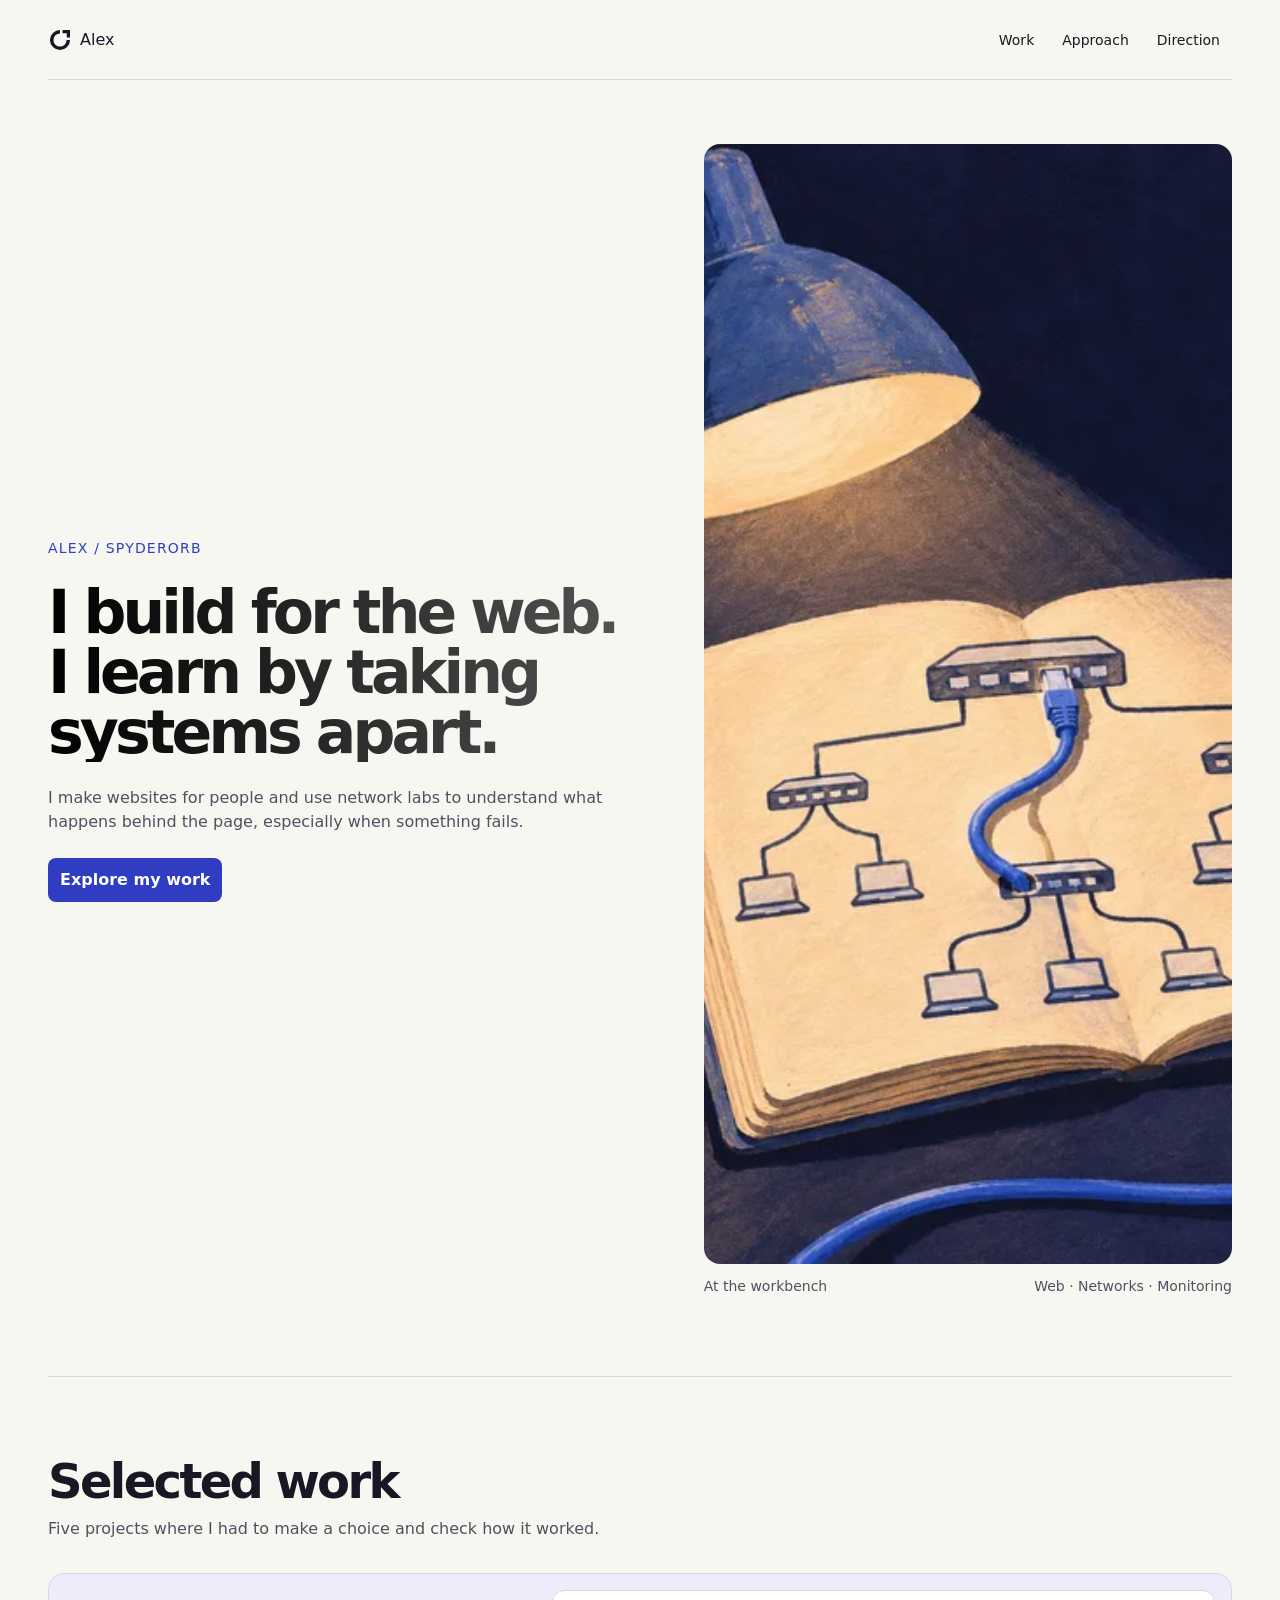
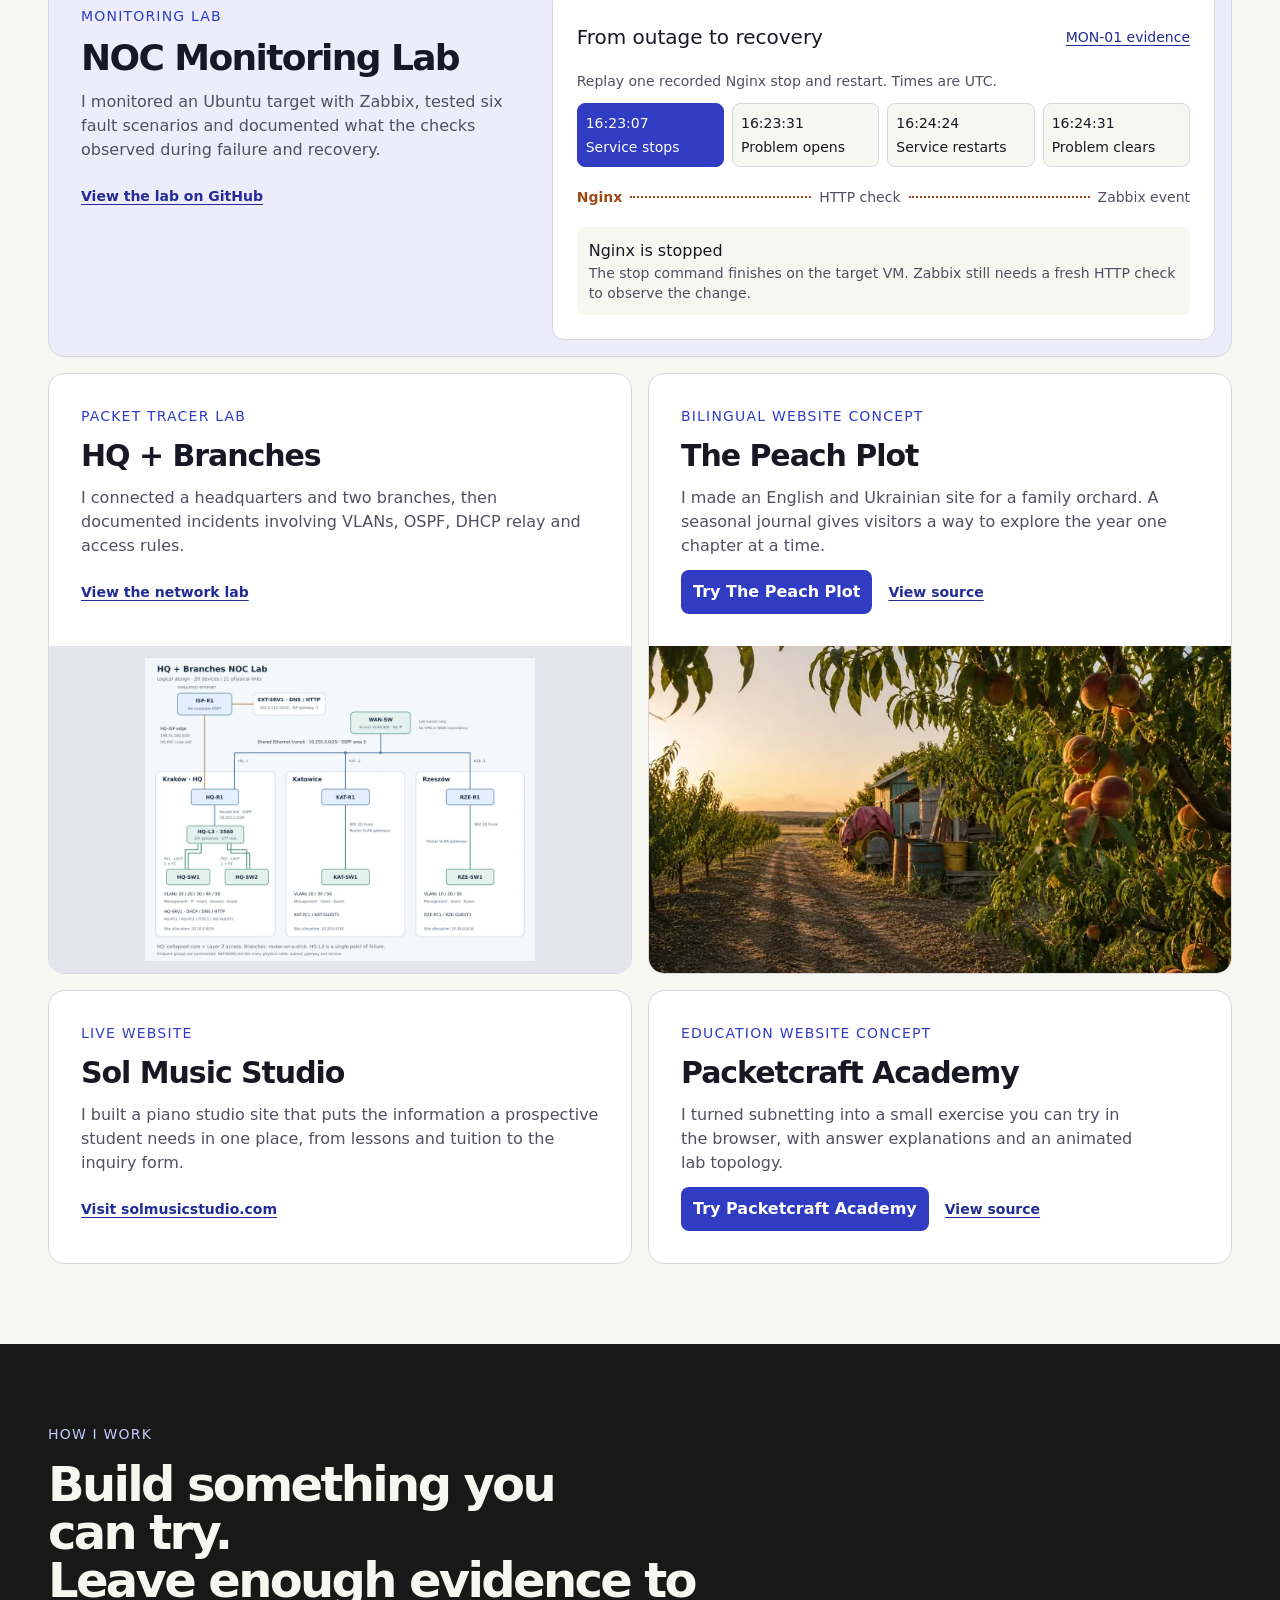
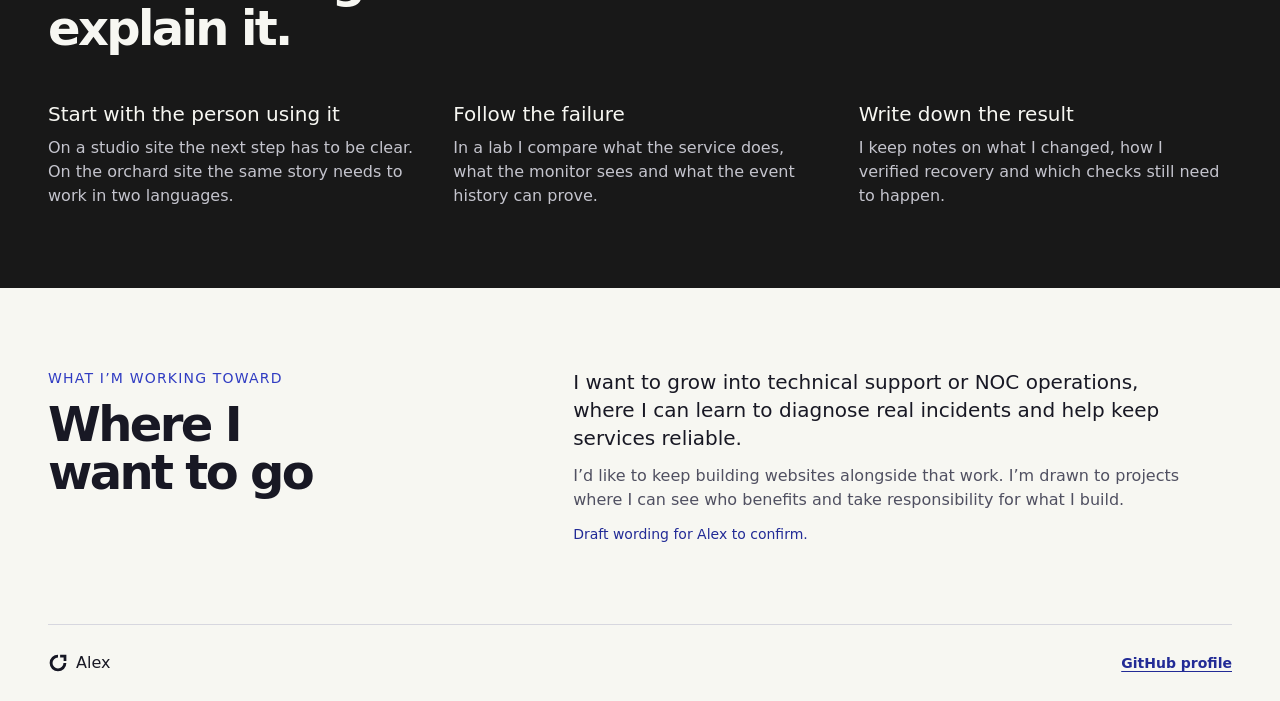
==== index.html @ 9111c71d "Build initial portfolio with interactive project demos" ====
<!doctype html>
<html lang="en">
<head>
  <meta charset="utf-8">
  <meta name="viewport" content="width=device-width, initial-scale=1">
  <meta name="robots" content="noindex">
  <meta name="description" content="Alex's portfolio of websites, networking labs, and documented troubleshooting.">
  <meta property="og:type" content="website">
  <meta property="og:title" content="Alex · Web and network projects">
  <meta property="og:description" content="Five projects, from websites for people to networks and monitoring labs.">
  <meta property="og:image" content="assets/workbench.webp">
  <meta name="theme-color" content="#f7f7f2">
  <link rel="icon" href="brand/b.svg" type="image/svg+xml">
  <link rel="stylesheet" href="styles.css">
  <script src="site.js" defer></script>
  <noscript><style>.steps, .signal, .step-detail { display: none; }</style></noscript>
  <title>Alex · Web and network projects</title>
</head>
<body id="top">
  <a class="skip button-md" href="#main">Skip to content</a>
  <header class="shell site-header">
    <a class="brand title-3" href="#top" aria-label="Alex, back to top">
      <img src="brand/b.svg" alt="" width="24" height="24"> Alex
    </a>
    <nav aria-label="Main navigation">
      <a href="#work">Work</a>
      <a href="#approach">Approach</a>
      <a href="#direction">Direction</a>
    </nav>
  </header>

  <main id="main">
    <section class="shell hero" aria-labelledby="intro">
      <div class="hero-copy">
        <p class="eyebrow caption-1">Alex / SpyderOrb</p>
        <h1 class="heading-1" id="intro">I build for the web.<br>I learn by taking systems apart.</h1>
        <p class="body-3 intro">I make websites for people and use network labs to understand what happens behind the page, especially when something fails.</p>
        <a class="primary button-md" href="#work">Explore my work</a>
      </div>
      <figure class="hero-art">
        <img src="assets/workbench.webp" srcset="assets/workbench-small.webp 640w, assets/workbench.webp 1120w"
          sizes="(max-width: 47rem) calc(100vw - 32px), (max-width: 74rem) 43vw, 528px" width="1120" height="1120"
          fetchpriority="high" alt="A lamp lights a notebook with a network sketch, a cobalt cable and a peach with leaves.">
        <figcaption class="caption-2"><span>At the workbench</span><span>Web · Networks · Monitoring</span></figcaption>
      </figure>
    </section>

    <section class="shell section" id="work" aria-labelledby="work-title">
      <div class="section-heading">
        <h2 class="heading-2" id="work-title">Selected work</h2>
        <p class="body-3">Five projects where I had to make a choice and check how it worked.</p>
      </div>
      <div class="work-grid">
        <article class="project featured" aria-labelledby="zabbix-title">
          <div class="project-copy">
            <p class="eyebrow caption-1">Monitoring lab</p>
            <h3 class="heading-3" id="zabbix-title">NOC Monitoring Lab</h3>
            <p class="body-3">I monitored an Ubuntu target with Zabbix, tested six fault scenarios and documented what the checks observed during failure and recovery.</p>
            <a class="text-link button-sm" href="https://github.com/SpyderOrb/NOC-Monitoring-Lab-Zabbix">View the lab on GitHub</a>
          </div>
          <div class="walkthrough" id="incident" aria-labelledby="incident-title">
            <div class="incident-heading">
              <h4 class="title-1" id="incident-title">From outage to recovery</h4>
              <a class="caption-1 source" href="https://github.com/SpyderOrb/NOC-Monitoring-Lab-Zabbix/blob/main/docs/VALIDATION.md">MON‑01 evidence</a>
            </div>
            <p class="caption-2 incident-intro">Replay one recorded Nginx stop and restart. Times are UTC.</p>
            <ol class="steps" aria-label="Incident timeline">
              <li><button type="button" aria-pressed="true" data-step="0"><time>16:23:07</time><span>Service stops</span></button></li>
              <li><button type="button" aria-pressed="false" data-step="1"><time>16:23:31</time><span>Problem opens</span></button></li>
              <li><button type="button" aria-pressed="false" data-step="2"><time>16:24:24</time><span>Service restarts</span></button></li>
              <li><button type="button" aria-pressed="false" data-step="3"><time>16:24:31</time><span>Problem clears</span></button></li>
            </ol>
            <div class="signal" data-state="pending" aria-hidden="true">
              <span class="signal-node">Nginx</span>
              <span class="signal-line"></span>
              <span class="signal-node">HTTP check</span>
              <span class="signal-line"></span>
              <span class="signal-node">Zabbix event</span>
            </div>
            <div class="step-detail" aria-live="polite" aria-atomic="true">
              <p class="title-3" id="step-title">Nginx is stopped</p>
              <p class="caption-2" id="step-description">The stop command finishes on the target VM. Zabbix still needs a fresh HTTP check to observe the change.</p>
            </div>
            <noscript>
              <p>16:23:07 Nginx stopped, 16:23:31 problem opened, 16:24:24 Nginx restarted, 16:24:31 Zabbix cleared the problem.</p>
            </noscript>
          </div>
        </article>

        <article class="project" aria-labelledby="hq-title">
          <div class="project-copy">
            <p class="eyebrow caption-1">Packet Tracer lab</p>
            <h3 class="heading-4" id="hq-title">HQ + Branches</h3>
            <p class="body-3">I connected a headquarters and two branches, then documented incidents involving VLANs, OSPF, DHCP relay and access rules.</p>
            <a class="text-link button-sm" href="https://github.com/SpyderOrb/packettracer-big-proj">View the network lab</a>
          </div>
          <img class="project-image topology" src="assets/hq-topology.webp" alt="Logical topology for the headquarters, two branches and shared WAN." loading="lazy" width="920" height="716">
        </article>

        <article class="project" aria-labelledby="orchard-title">
          <div class="project-copy">
            <p class="eyebrow caption-1">Bilingual website concept</p>
            <h3 class="heading-4" id="orchard-title">The Peach Plot</h3>
            <p class="body-3">I made an English and Ukrainian site for a family orchard. A seasonal journal gives visitors a way to explore the year one chapter at a time.</p>
            <div class="project-links">
              <a class="primary button-md" href="demos/peach.html">Try The Peach Plot</a>
              <a class="text-link button-sm" href="https://github.com/SpyderOrb/peach-orchard-website">View source</a>
            </div>
          </div>
          <img class="project-image orchard" src="assets/peach-plot.webp" alt="Illustrative photograph from The Peach Plot project." loading="lazy" width="760" height="427">
        </article>

        <article class="project compact" aria-labelledby="music-title">
          <div class="project-copy">
            <p class="eyebrow caption-1">Live website</p>
            <h3 class="heading-4" id="music-title">Sol Music Studio</h3>
            <p class="body-3">I built a piano studio site that puts the information a prospective student needs in one place, from lessons and tuition to the inquiry form.</p>
            <a class="text-link button-sm" href="https://solmusicstudio.com">Visit solmusicstudio.com</a>
          </div>
        </article>

        <article class="project compact" aria-labelledby="academy-title">
          <div class="project-copy">
            <p class="eyebrow caption-1">Education website concept</p>
            <h3 class="heading-4" id="academy-title">Packetcraft Academy</h3>
            <p class="body-3">I turned subnetting into a small exercise you can try in the browser, with answer explanations and an animated lab topology.</p>
            <div class="project-links">
              <a class="primary button-md" href="demos/packetcraft.html">Try Packetcraft Academy</a>
              <a class="text-link button-sm" href="https://github.com/SpyderOrb/packetcraft-academy">View source</a>
            </div>
          </div>
        </article>
      </div>
    </section>

    <section class="approach" id="approach" aria-labelledby="approach-title">
      <div class="shell section">
        <h2 class="eyebrow caption-1" id="approach-title">How I work</h2>
        <p class="heading-2 statement" data-reveal>Build something you can try.<br>Leave enough evidence to explain it.</p>
        <div class="principles">
          <div><h3 class="title-1">Start with the person using it</h3><p class="body-3">On a studio site the next step has to be clear. On the orchard site the same story needs to work in two languages.</p></div>
          <div><h3 class="title-1">Follow the failure</h3><p class="body-3">In a lab I compare what the service does, what the monitor sees and what the event history can prove.</p></div>
          <div><h3 class="title-1">Write down the result</h3><p class="body-3">I keep notes on what I changed, how I verified recovery and which checks still need to happen.</p></div>
        </div>
      </div>
    </section>

    <section class="shell section direction" id="direction" aria-labelledby="direction-title">
      <div>
        <p class="eyebrow caption-1">What I’m working toward</p>
        <h2 class="heading-2" id="direction-title">Where I want to go</h2>
      </div>
      <div>
        <p class="title-1">I want to grow into technical support or NOC operations, where I can learn to diagnose real incidents and help keep services reliable.</p>
        <p class="body-3">I’d like to keep building websites alongside that work. I’m drawn to projects where I can see who benefits and take responsibility for what I build.</p>
        <p class="draft caption-1">Draft wording for Alex to confirm.</p>
      </div>
    </section>
  </main>

  <footer class="shell footer">
    <a class="brand title-3" href="#top"><img src="brand/b.svg" alt="" width="20" height="20"> Alex</a>
    <a class="text-link button-sm" href="https://github.com/SpyderOrb">GitHub profile</a>
  </footer>
</body>
</html>
---- styles.css ----
:root {
  color-scheme: light;
  --paper: #f7f7f2;
  --white: #fff;
  --ink: #181824;
  --muted: #505061;
  --line: #d7d7df;
  --blue: #303cc2;
  --blue-dark: #222b96;
  --panel: #ececfb;
  --orbit: #c4c8ff;
  --ease: cubic-bezier(.22, 1, .36, 1);
}

* { box-sizing: border-box; }
body {
  margin: 0;
  background: var(--paper);
  color: var(--ink);
  font-family: Manrope, system-ui, sans-serif;
}
h1, h2, h3, h4, p, figure { margin: 0; }
h1, h2, h3, h4 { text-wrap: balance; }
p { text-wrap: pretty; }
img { display: block; max-inline-size: 100%; }
a { color: inherit; text-underline-offset: .2em; }
button { font: inherit; color: inherit; }
:focus-visible { outline: 3px solid var(--blue); outline-offset: 4px; }
[hidden] { display: none !important; }

.heading-1 { font-size: 3.75rem; line-height: 1; font-weight: 600; letter-spacing: -.065em; }
.heading-2 { font-size: 3rem; line-height: 1; font-weight: 600; letter-spacing: -.055em; }
.heading-3 { font-size: 2.25rem; line-height: 2.5rem; font-weight: 600; letter-spacing: -.045em; }
.heading-4 { font-size: 1.875rem; line-height: 2.25rem; font-weight: 600; letter-spacing: -.035em; }
.title-1 { font-size: 1.25rem; line-height: 1.75rem; font-weight: 500; }
.title-3 { font-size: 1rem; line-height: 1.5rem; font-weight: 500; }
.body-3 { font-size: 1rem; line-height: 1.5rem; font-weight: 400; }
.button-md { font-size: 1rem; line-height: 1.5rem; font-weight: 600; }
.button-sm { font-size: .875rem; line-height: 1.25rem; font-weight: 600; }
.caption-1, .caption-2 { font-size: .875rem; line-height: 1.25rem; }
.caption-1 { font-weight: 500; }
.caption-2 { font-weight: 400; }
.eyebrow { color: var(--blue); letter-spacing: .085em; text-transform: uppercase; }

.shell { width: min(74rem, calc(100% - 64px)); margin-inline: auto; }
.skip {
  position: absolute;
  z-index: 2;
  top: 8px;
  left: 8px;
  padding: 8px 12px;
  background: var(--white);
  transform: translateY(calc(-100% - 16px));
}
.skip:focus { transform: none; }
.site-header {
  display: flex;
  justify-content: space-between;
  align-items: center;
  min-block-size: 80px;
  gap: 12px;
  border-bottom: 1px solid var(--line);
}
.brand { display: inline-flex; align-items: center; gap: 8px; text-decoration: none; }
nav { display: flex; flex-wrap: wrap; justify-content: flex-end; gap: 4px; }
nav a {
  display: inline-flex;
  align-items: center;
  min-block-size: 44px;
  padding-inline: 12px;
  border-radius: 999px;
  font-size: .875rem;
  font-weight: 500;
  text-decoration: none;
}
nav a:hover, nav a[aria-current] { background: var(--panel); color: var(--blue-dark); }

.hero {
  display: grid;
  grid-template-columns: minmax(0, 1.12fr) minmax(0, 1fr);
  align-items: center;
  gap: 64px;
  padding-block: 64px 80px;
}
.hero-copy { display: grid; justify-items: start; gap: 24px; }
.hero h1, .hero .intro { max-inline-size: 42.5rem; }
.hero h1 {
  background: linear-gradient(90deg, #000, #555);
  color: transparent;
  background-clip: text;
}
.intro { color: var(--muted); }
.primary {
  display: inline-flex;
  align-items: center;
  min-block-size: 44px;
  padding: 8px 12px;
  border-radius: .5rem;
  background: var(--blue);
  color: var(--white);
  text-decoration: none;
}
.primary:hover { background: var(--blue-dark); }
.hero-art img {
  width: 100%;
  aspect-ratio: 1;
  object-fit: cover;
  border-radius: 1rem;
  background: #181818;
}
.hero-art figcaption {
  display: flex;
  justify-content: space-between;
  flex-wrap: wrap;
  gap: 4px 12px;
  margin-top: 12px;
  color: var(--muted);
}

.section { padding-block: 80px; }
#work { border-top: 1px solid var(--line); }
.section-heading { display: grid; gap: 12px; margin-bottom: 32px; }
.section-heading p, .project p:not(.eyebrow), .direction .body-3 { color: var(--muted); }
.work-grid { display: grid; grid-template-columns: repeat(2, minmax(0, 1fr)); gap: 16px; }
.project {
  min-inline-size: 0;
  overflow: clip;
  background: var(--white);
  border: 1px solid var(--line);
  border-radius: 1rem;
}
.project-copy { display: grid; justify-items: start; align-content: start; gap: 12px; padding: 32px; }
.text-link { display: inline-flex; align-items: center; min-block-size: 44px; color: var(--blue-dark); }
.text-link:hover, .source:hover { text-decoration-thickness: 2px; }
.featured {
  display: grid;
  grid-column: 1 / -1;
  grid-template-columns: minmax(0, .7fr) minmax(0, 1fr);
  background: var(--panel);
}
.project-image {
  width: 100%;
  height: auto;
  aspect-ratio: 16 / 9;
  background: #e4e4ed;
  object-fit: cover;
}
.topology { object-fit: contain; padding: 12px; }
.orchard { object-position: center 45%; }

.walkthrough {
  display: grid;
  align-content: start;
  gap: 12px;
  margin: 16px;
  padding: 24px;
  border: 1px solid var(--line);
  border-radius: .75rem;
  background: var(--white);
}
.incident-heading { display: flex; flex-wrap: wrap; justify-content: space-between; align-items: center; gap: 4px 12px; }
.source { color: var(--blue-dark); display: inline-flex; align-items: center; min-block-size: 44px; }
.steps {
  display: grid;
  grid-template-columns: repeat(4, minmax(0, 1fr));
  gap: 8px;
  margin: 0;
  padding: 0;
  list-style: none;
}
.steps button {
  display: grid;
  align-content: center;
  gap: 4px;
  width: 100%;
  height: 100%;
  min-block-size: 64px;
  padding: 8px;
  border: 1px solid var(--line);
  border-radius: .5rem;
  background: var(--paper);
  text-align: start;
  font-size: .875rem;
  line-height: 1.25rem;
  font-weight: 500;
  cursor: pointer;
}
.steps time { font-variant-numeric: tabular-nums; }
.steps button:hover { background: var(--panel); }
.steps button[aria-pressed="true"] { background: var(--blue); color: var(--white); border-color: var(--blue); }
.signal {
  --signal: #9e4b16;
  display: grid;
  grid-template-columns: auto 1fr auto 1fr auto;
  align-items: center;
  gap: 8px;
  padding-block: 8px;
  font-size: .875rem;
  line-height: 1.25rem;
}
.signal[data-state="problem"],
.signal[data-state="recovering"] { --signal: #9b2740; }
.signal[data-state="verified"] { --signal: #176449; }
.signal-node { color: var(--muted); }
.signal[data-state="pending"] .signal-node:first-child,
.signal[data-state="problem"] .signal-node:last-child,
.signal[data-state="recovering"] .signal-node:last-child,
.signal[data-state="verified"] .signal-node:last-child { color: var(--signal); font-weight: 600; }
.signal-line { border-top: 2px dotted var(--signal); }
.signal[data-state="problem"] .signal-line,
.signal[data-state="recovering"] .signal-line:nth-child(4),
.signal[data-state="verified"] .signal-line { border-top-style: solid; }
.step-detail { min-block-size: 80px; padding: 12px; background: var(--paper); border-radius: .5rem; }
.project .step-detail .title-3 { color: var(--ink); }

.approach { background: #181818; color: #f7f7f2; }
.approach .eyebrow { color: var(--orbit); }
.statement { max-inline-size: 42.5rem; margin-block: 16px 48px; }
.principles { display: grid; grid-template-columns: repeat(3, minmax(0, 1fr)); gap: 32px; }
.principles p { color: #c4c4cd; margin-top: 8px; }
.direction { display: grid; grid-template-columns: minmax(0, .7fr) minmax(0, 1fr); gap: 64px; }
.direction h2, .direction .body-3, .draft { margin-top: 12px; }
.draft { color: var(--blue-dark); }
.footer {
  display: flex;
  justify-content: space-between;
  align-items: center;
  padding-block: 16px;
  border-top: 1px solid var(--line);
}

@media (max-width: 65rem) {
  .hero, .direction { gap: 32px; }
  .featured { grid-template-columns: minmax(0, 1fr); }
  .walkthrough { margin-top: 0; }
}
@media (max-width: 47rem) {
  .shell { width: calc(100% - 32px); }
  .site-header { min-block-size: 64px; }
  nav a { padding-inline: 8px; }
  .hero { grid-template-columns: minmax(0, 1fr); padding-block: 40px 48px; gap: 32px; }
  .hero-copy { gap: 16px; }
  .heading-1 { font-size: 2.25rem; line-height: 2.5rem; }
  .heading-2 { font-size: 1.875rem; line-height: 2.25rem; }
  .heading-3 { font-size: 1.875rem; line-height: 2.25rem; }
  .heading-4 { font-size: 1.5rem; line-height: 2rem; }
  .section { padding-block: 48px; }
  .work-grid, .direction, .principles { grid-template-columns: minmax(0, 1fr); }
  .project-copy { padding: 24px; }
  .walkthrough { padding: 12px; }
  .steps { grid-template-columns: repeat(2, minmax(0, 1fr)); }
  .statement { margin-bottom: 32px; }
}
@media (prefers-reduced-motion: no-preference) {
  .statement.is-revealing span { opacity: .32; transition: opacity 500ms var(--ease); }
  .statement.is-revealing .is-visible { opacity: 1; }
  .primary, .steps button { transition: transform 500ms var(--ease); }
  .primary:active, .steps button:active { transform: scale(.98); }
}
@media (forced-colors: active) {
  .hero h1 { background: none; color: CanvasText; }
  .steps button[aria-pressed="true"] { border: 2px solid Highlight; }
}

.project-links {
  display: flex;
  flex-wrap: wrap;
  align-items: center;
  gap: 8px 16px;
}

.demo-page {
  display: grid;
  grid-template-rows: auto minmax(0, 1fr);
  height: 100vh;
  height: 100dvh;
}
.demo-header {
  display: flex;
  flex-wrap: wrap;
  align-items: center;
  justify-content: space-between;
  gap: 8px 16px;
  padding: 8px 16px;
  border-bottom: 1px solid var(--line);
}
.demo-header nav { justify-content: flex-start; }
.demo-content { min-height: 0; }
.demo-content iframe {
  display: block;
  width: 100%;
  height: 100%;
  border: 0;
  background: var(--paper);
}
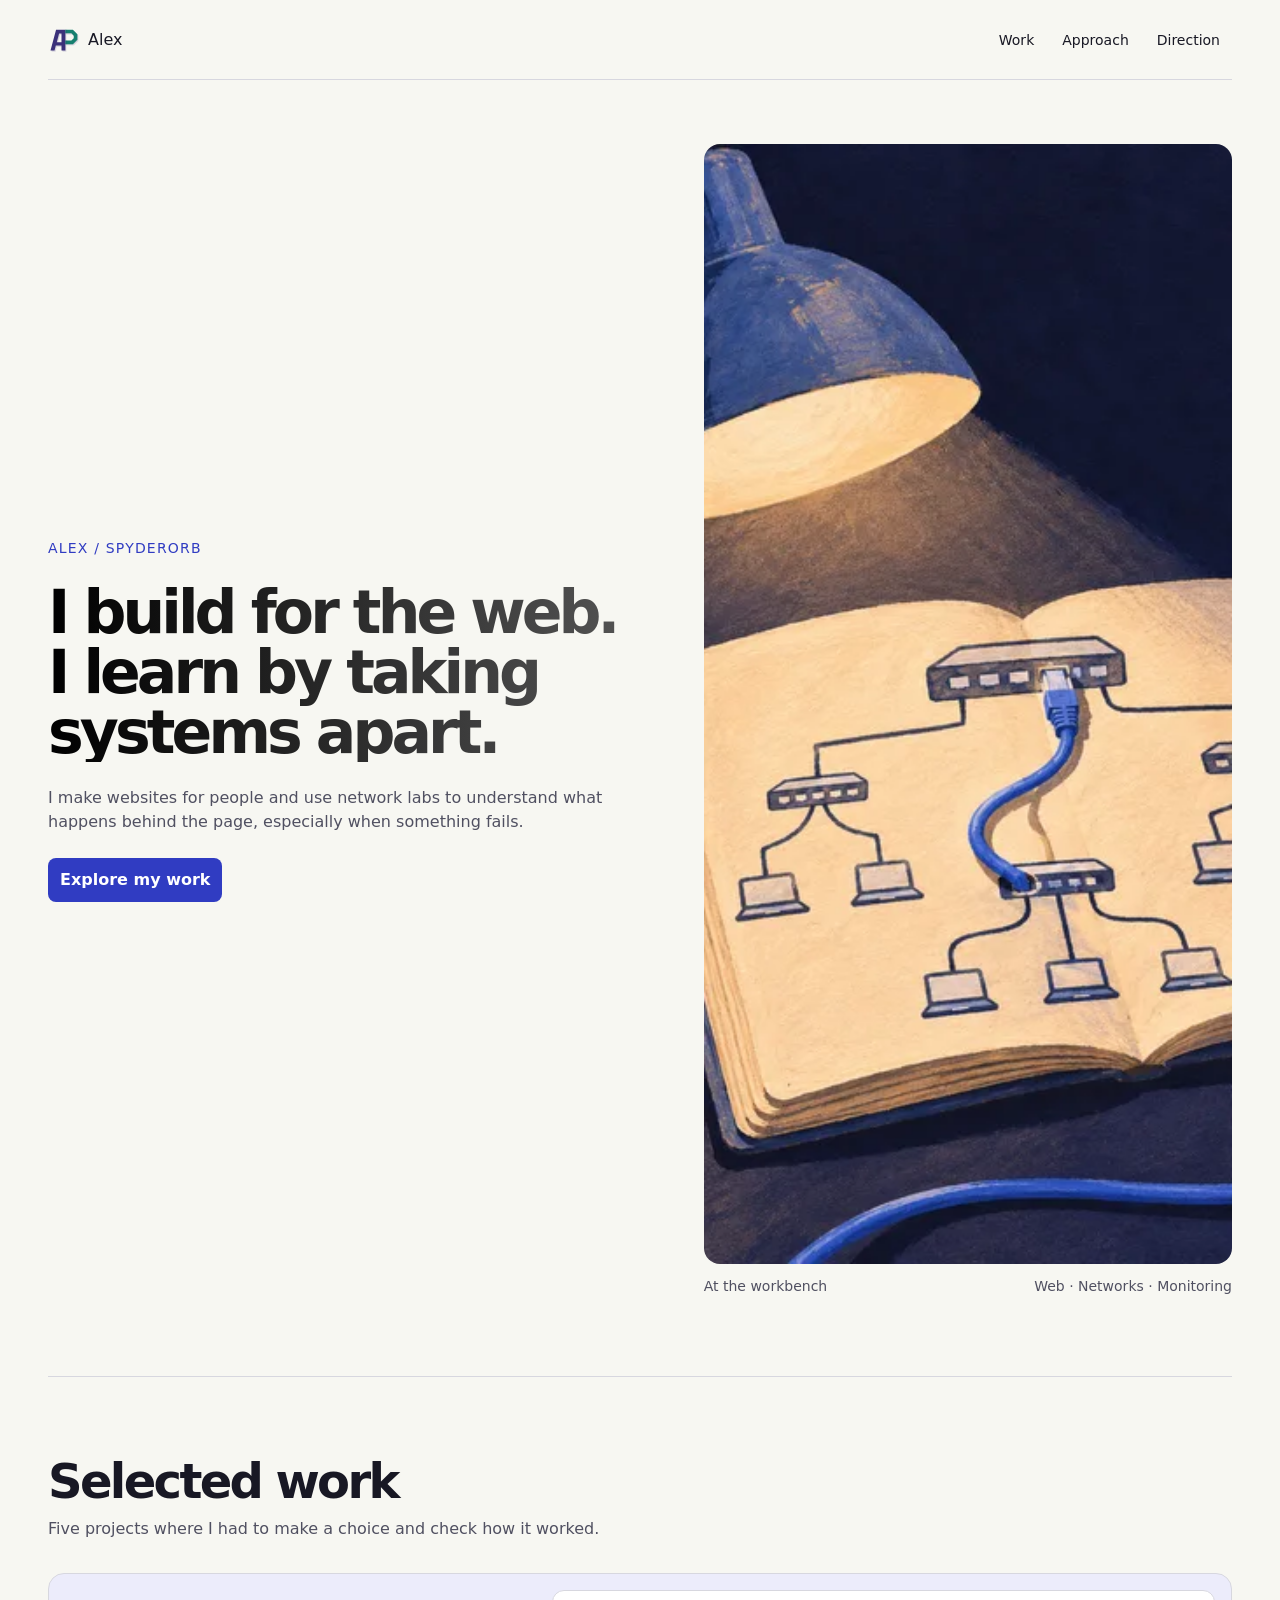
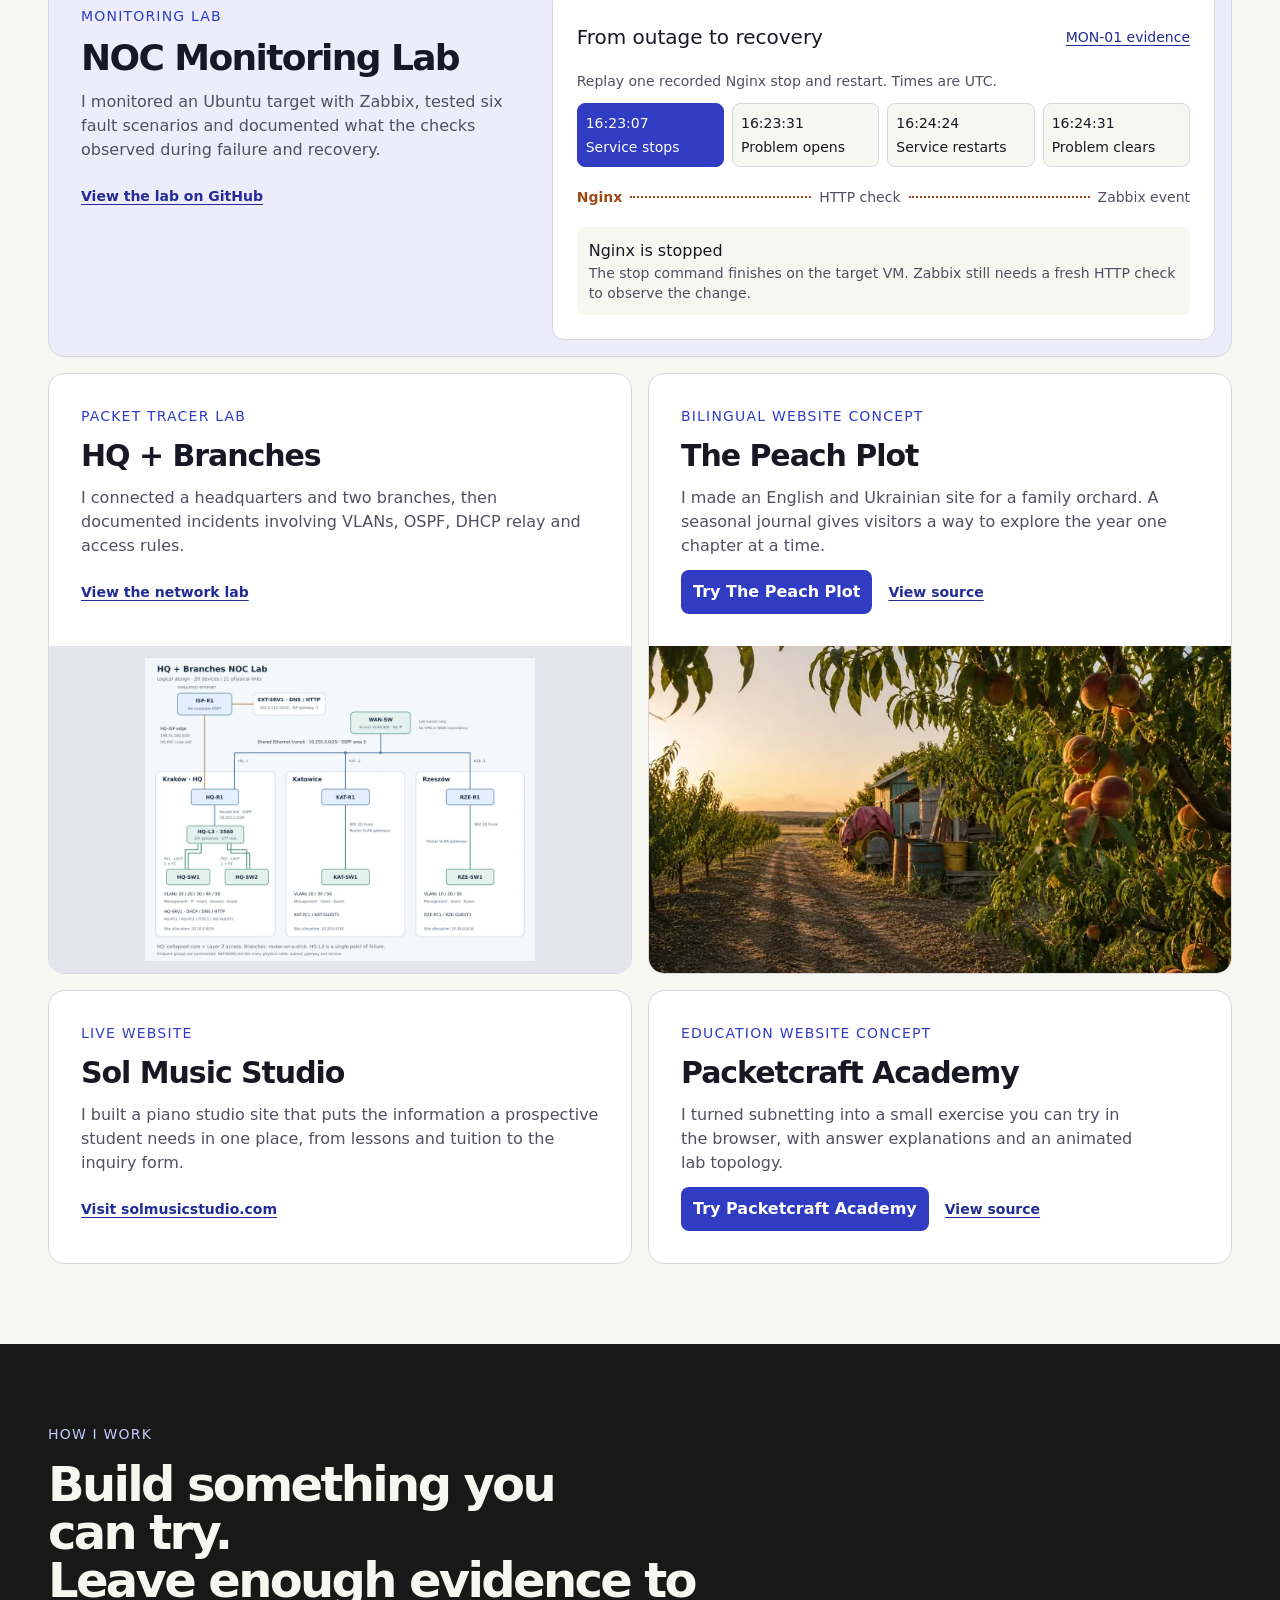
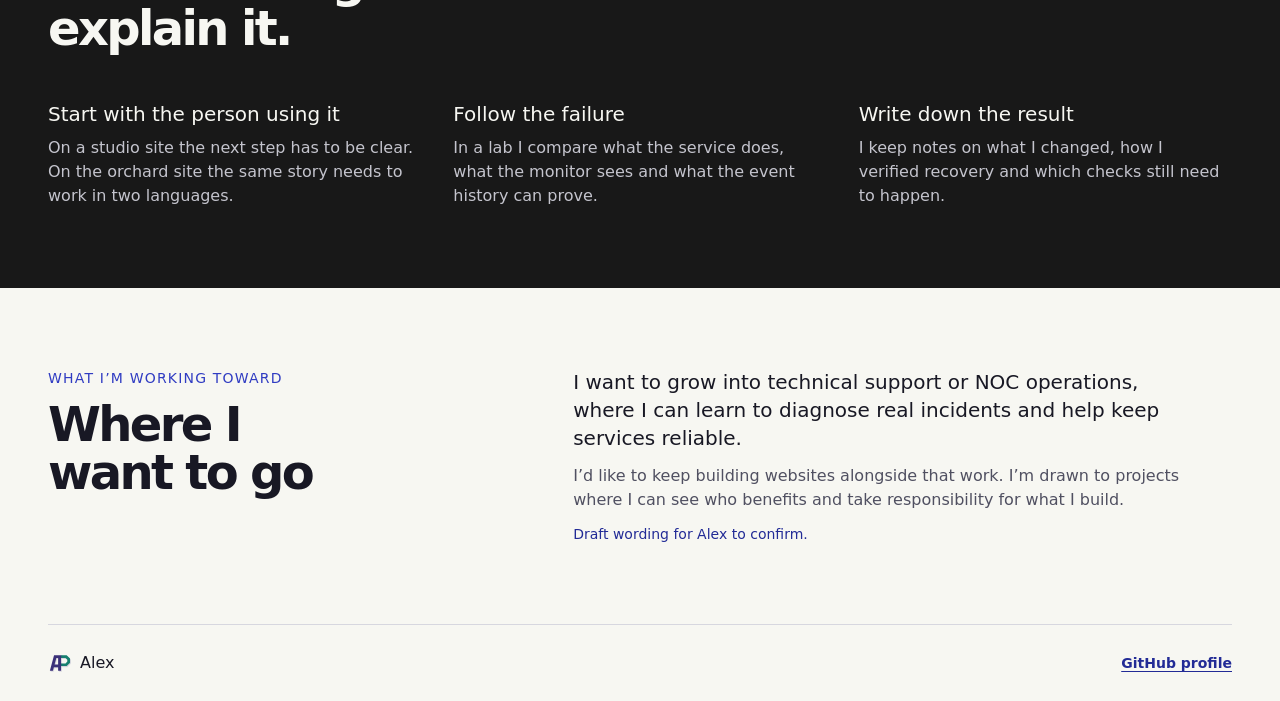
==== commit 6629a714: "Use shaded AP monogram and matching favicon" ====
--- a/index.html
+++ b/index.html
@@ -10,7 +10,7 @@
   <meta property="og:description" content="Five projects, from websites for people to networks and monitoring labs.">
   <meta property="og:image" content="assets/workbench.webp">
   <meta name="theme-color" content="#f7f7f2">
-  <link rel="icon" href="brand/b.svg" type="image/svg+xml">
+  <link rel="icon" href="brand/ap-favicon.svg" type="image/svg+xml">
   <link rel="stylesheet" href="styles.css">
   <script src="site.js" defer></script>
   <noscript><style>.steps, .signal, .step-detail { display: none; }</style></noscript>
@@ -20,7 +20,7 @@
   <a class="skip button-md" href="#main">Skip to content</a>
   <header class="shell site-header">
     <a class="brand title-3" href="#top" aria-label="Alex, back to top">
-      <img src="brand/b.svg" alt="" width="24" height="24"> Alex
+      <img src="brand/ap.svg" alt="" width="32" height="32"> Alex
     </a>
     <nav aria-label="Main navigation">
       <a href="#work">Work</a>
@@ -159,7 +159,7 @@
   </main>
 
   <footer class="shell footer">
-    <a class="brand title-3" href="#top"><img src="brand/b.svg" alt="" width="20" height="20"> Alex</a>
+    <a class="brand title-3" href="#top"><img src="brand/ap.svg" alt="" width="24" height="24"> Alex</a>
     <a class="text-link button-sm" href="https://github.com/SpyderOrb">GitHub profile</a>
   </footer>
 </body>
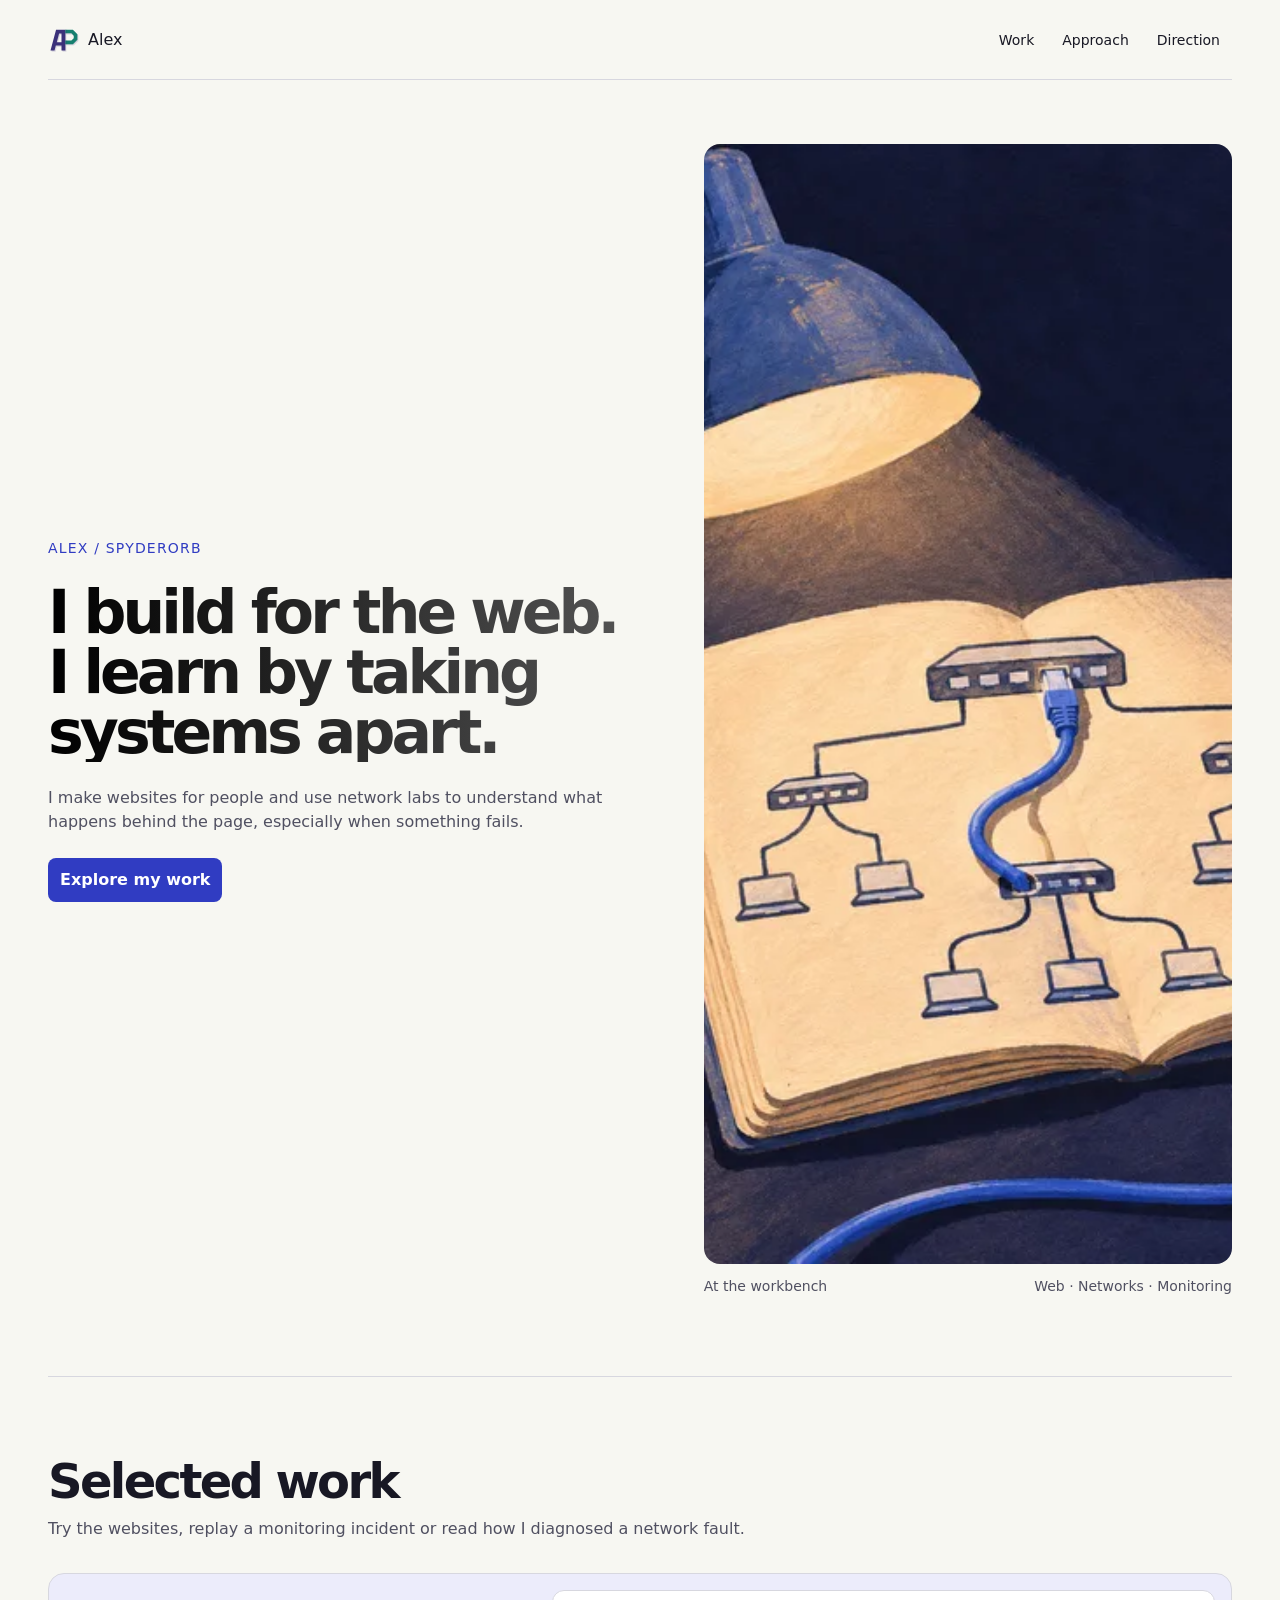
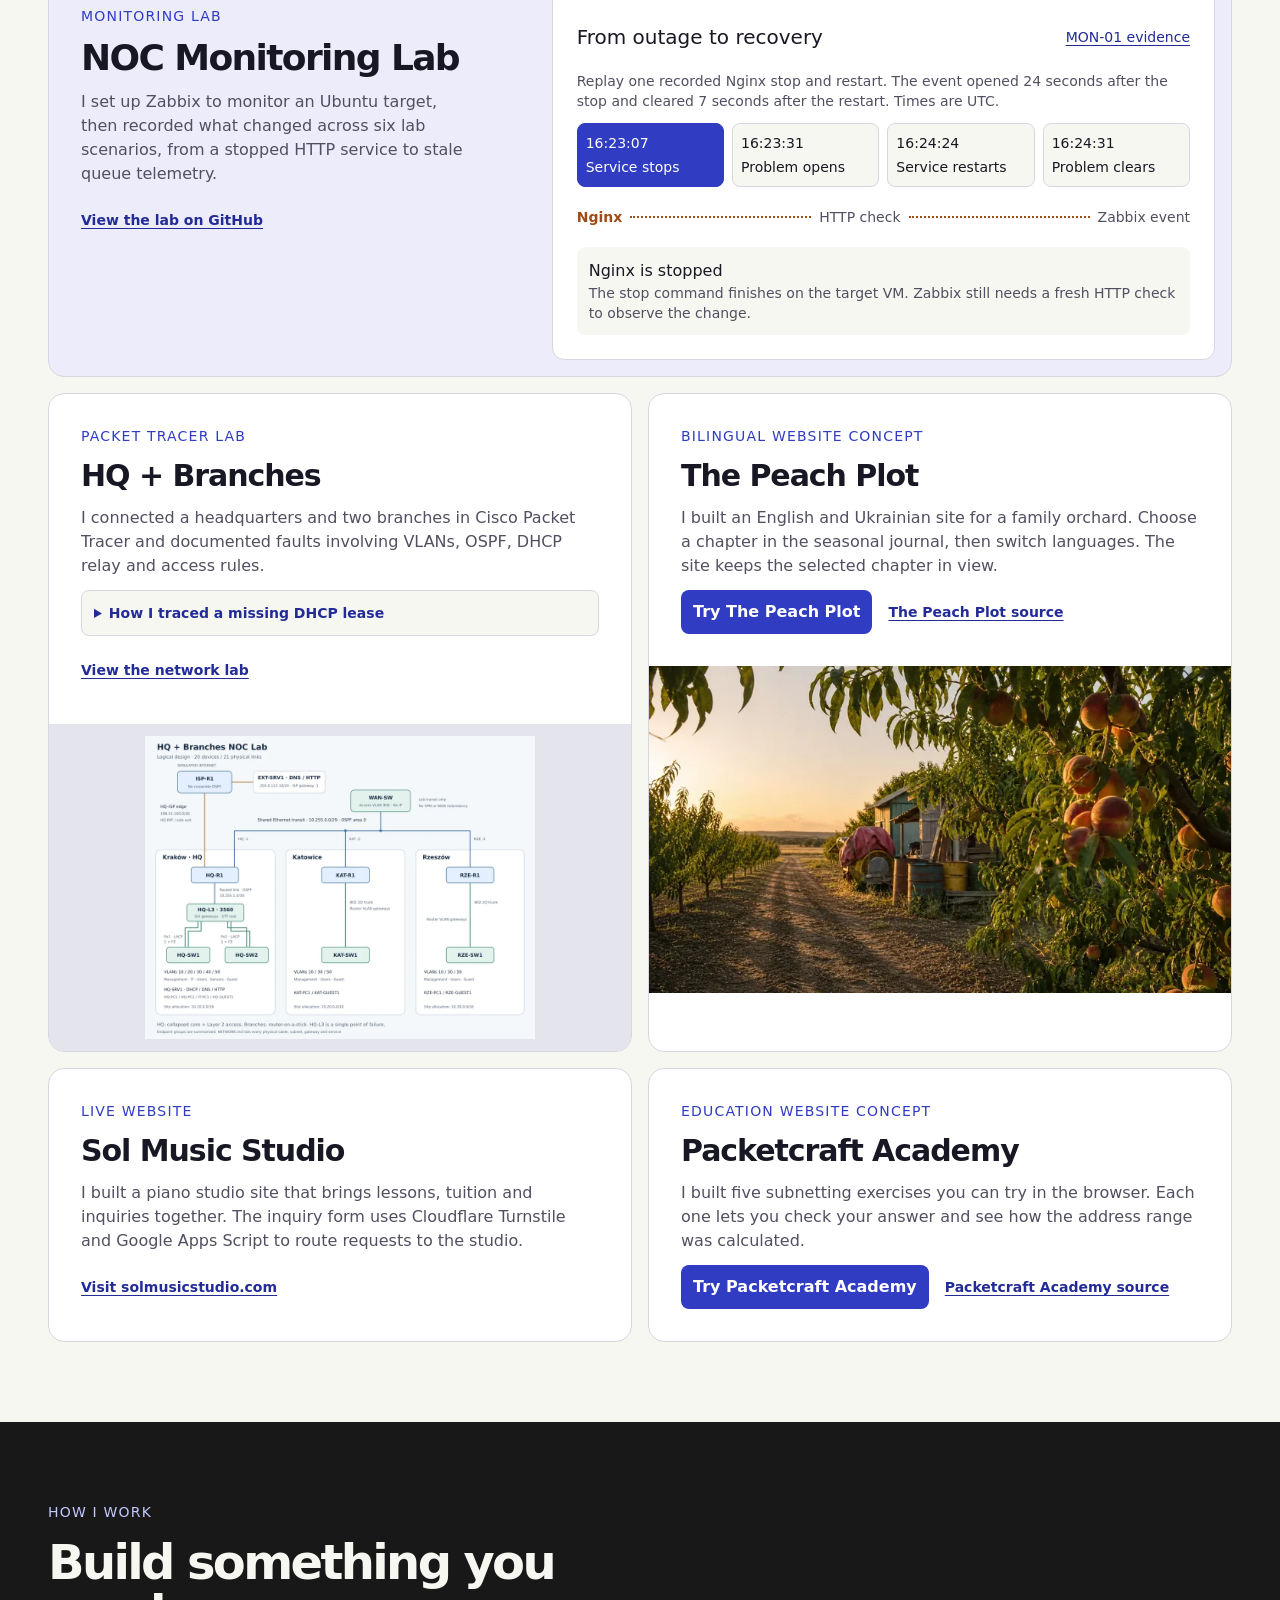
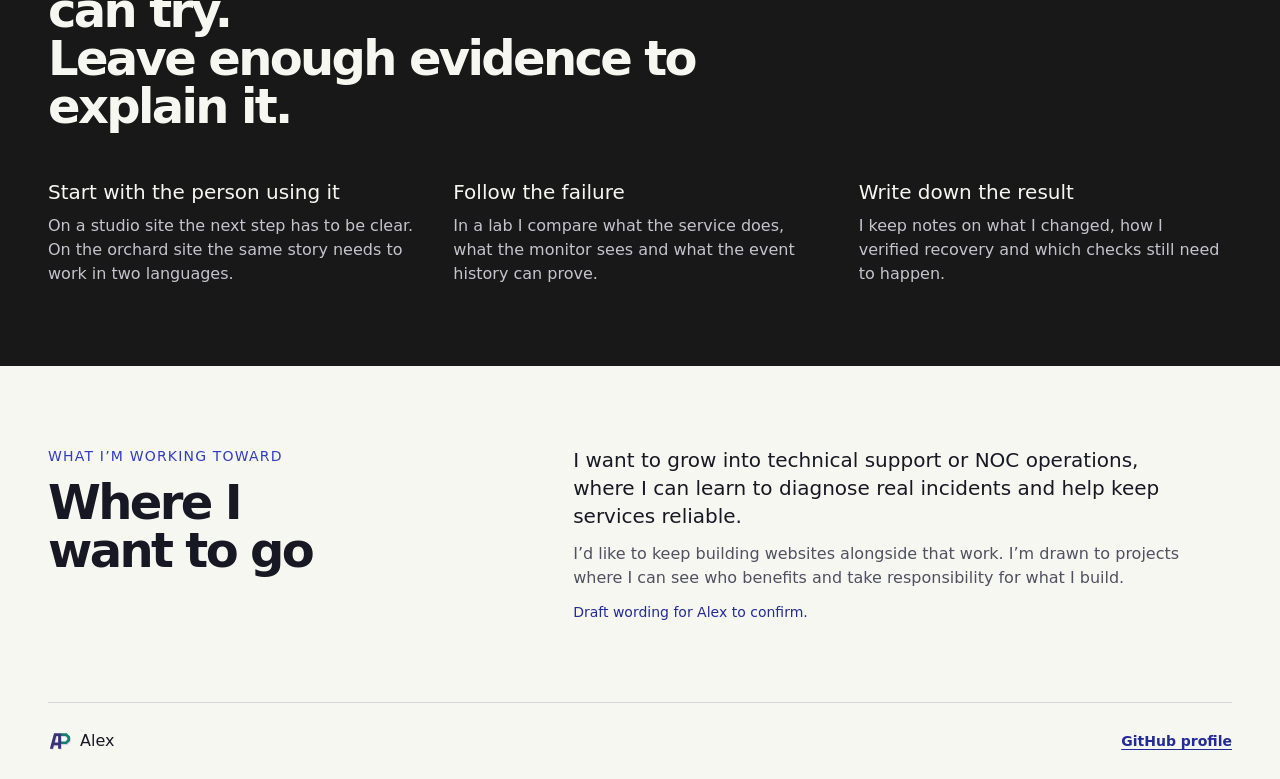
==== commit b1f7d1c8: "Clarify portfolio case studies and sharing metadata" ====
--- a/index.html
+++ b/index.html
@@ -1,5 +1,5 @@
 <!doctype html>
-<html lang="en">
+<html lang="en" prefix="og: https://ogp.me/ns#">
 <head>
   <meta charset="utf-8">
   <meta name="viewport" content="width=device-width, initial-scale=1">
@@ -7,8 +7,14 @@
   <meta name="description" content="Alex's portfolio of websites, networking labs, and documented troubleshooting.">
   <meta property="og:type" content="website">
   <meta property="og:title" content="Alex · Web and network projects">
-  <meta property="og:description" content="Five projects, from websites for people to networks and monitoring labs.">
-  <meta property="og:image" content="assets/workbench.webp">
+  <meta property="og:description" content="Websites you can try, plus network and monitoring labs with documented troubleshooting.">
+  <meta property="og:url" content="https://portfolio.alllplll.workers.dev/">
+  <meta property="og:image" content="https://portfolio.alllplll.workers.dev/assets/workbench.webp">
+  <meta property="og:image:type" content="image/webp">
+  <meta property="og:image:width" content="1120">
+  <meta property="og:image:height" content="1120">
+  <meta property="og:image:alt" content="A lamp lights a notebook with a network sketch, a cobalt cable and a peach with leaves.">
+  <meta name="twitter:card" content="summary">
   <meta name="theme-color" content="#f7f7f2">
   <link rel="icon" href="brand/ap-favicon.svg" type="image/svg+xml">
   <link rel="stylesheet" href="styles.css">
@@ -48,14 +54,14 @@
     <section class="shell section" id="work" aria-labelledby="work-title">
       <div class="section-heading">
         <h2 class="heading-2" id="work-title">Selected work</h2>
-        <p class="body-3">Five projects where I had to make a choice and check how it worked.</p>
+        <p class="body-3">Try the websites, replay a monitoring incident or read how I diagnosed a network fault.</p>
       </div>
       <div class="work-grid">
         <article class="project featured" aria-labelledby="zabbix-title">
           <div class="project-copy">
             <p class="eyebrow caption-1">Monitoring lab</p>
             <h3 class="heading-3" id="zabbix-title">NOC Monitoring Lab</h3>
-            <p class="body-3">I monitored an Ubuntu target with Zabbix, tested six fault scenarios and documented what the checks observed during failure and recovery.</p>
+            <p class="body-3">I set up Zabbix to monitor an Ubuntu target, then recorded what changed across six lab scenarios, from a stopped HTTP service to stale queue telemetry.</p>
             <a class="text-link button-sm" href="https://github.com/SpyderOrb/NOC-Monitoring-Lab-Zabbix">View the lab on GitHub</a>
           </div>
           <div class="walkthrough" id="incident" aria-labelledby="incident-title">
@@ -63,7 +69,7 @@
               <h4 class="title-1" id="incident-title">From outage to recovery</h4>
               <a class="caption-1 source" href="https://github.com/SpyderOrb/NOC-Monitoring-Lab-Zabbix/blob/main/docs/VALIDATION.md">MON‑01 evidence</a>
             </div>
-            <p class="caption-2 incident-intro">Replay one recorded Nginx stop and restart. Times are UTC.</p>
+            <p class="caption-2 incident-intro">Replay one recorded Nginx stop and restart. The event opened 24 seconds after the stop and cleared 7 seconds after the restart. Times are UTC.</p>
             <ol class="steps" aria-label="Incident timeline">
               <li><button type="button" aria-pressed="true" data-step="0"><time>16:23:07</time><span>Service stops</span></button></li>
               <li><button type="button" aria-pressed="false" data-step="1"><time>16:23:31</time><span>Problem opens</span></button></li>
@@ -91,7 +97,12 @@
           <div class="project-copy">
             <p class="eyebrow caption-1">Packet Tracer lab</p>
             <h3 class="heading-4" id="hq-title">HQ + Branches</h3>
-            <p class="body-3">I connected a headquarters and two branches, then documented incidents involving VLANs, OSPF, DHCP relay and access rules.</p>
+            <p class="body-3">I connected a headquarters and two branches in Cisco Packet Tracer and documented faults involving VLANs, OSPF, DHCP relay and access rules.</p>
+            <details class="project-evidence">
+              <summary class="button-sm">How I traced a missing DHCP lease</summary>
+              <p class="body-3">I forced a fresh lease request because an existing lease could hide the fault. The branch client failed to get an address. After restoring the missing DHCP relay, I verified a new lease and loaded the intranet page from that client.</p>
+              <a class="text-link button-sm" href="https://github.com/SpyderOrb/packettracer-big-proj/tree/main/incidents/IR-003">Read the incident report</a>
+            </details>
             <a class="text-link button-sm" href="https://github.com/SpyderOrb/packettracer-big-proj">View the network lab</a>
           </div>
           <img class="project-image topology" src="assets/hq-topology.webp" alt="Logical topology for the headquarters, two branches and shared WAN." loading="lazy" width="920" height="716">
@@ -101,10 +112,10 @@
           <div class="project-copy">
             <p class="eyebrow caption-1">Bilingual website concept</p>
             <h3 class="heading-4" id="orchard-title">The Peach Plot</h3>
-            <p class="body-3">I made an English and Ukrainian site for a family orchard. A seasonal journal gives visitors a way to explore the year one chapter at a time.</p>
+            <p class="body-3">I built an English and Ukrainian site for a family orchard. Choose a chapter in the seasonal journal, then switch languages. The site keeps the selected chapter in view.</p>
             <div class="project-links">
               <a class="primary button-md" href="demos/peach.html">Try The Peach Plot</a>
-              <a class="text-link button-sm" href="https://github.com/SpyderOrb/peach-orchard-website">View source</a>
+              <a class="text-link button-sm" href="https://github.com/SpyderOrb/peach-orchard-website">The Peach Plot source</a>
             </div>
           </div>
           <img class="project-image orchard" src="assets/peach-plot.webp" alt="Illustrative photograph from The Peach Plot project." loading="lazy" width="760" height="427">
@@ -114,7 +125,7 @@
           <div class="project-copy">
             <p class="eyebrow caption-1">Live website</p>
             <h3 class="heading-4" id="music-title">Sol Music Studio</h3>
-            <p class="body-3">I built a piano studio site that puts the information a prospective student needs in one place, from lessons and tuition to the inquiry form.</p>
+            <p class="body-3">I built a piano studio site that brings lessons, tuition and inquiries together. The inquiry form uses Cloudflare Turnstile and Google Apps Script to route requests to the studio.</p>
             <a class="text-link button-sm" href="https://solmusicstudio.com">Visit solmusicstudio.com</a>
           </div>
         </article>
@@ -123,10 +134,10 @@
           <div class="project-copy">
             <p class="eyebrow caption-1">Education website concept</p>
             <h3 class="heading-4" id="academy-title">Packetcraft Academy</h3>
-            <p class="body-3">I turned subnetting into a small exercise you can try in the browser, with answer explanations and an animated lab topology.</p>
+            <p class="body-3">I built five subnetting exercises you can try in the browser. Each one lets you check your answer and see how the address range was calculated.</p>
             <div class="project-links">
               <a class="primary button-md" href="demos/packetcraft.html">Try Packetcraft Academy</a>
-              <a class="text-link button-sm" href="https://github.com/SpyderOrb/packetcraft-academy">View source</a>
+              <a class="text-link button-sm" href="https://github.com/SpyderOrb/packetcraft-academy">Packetcraft Academy source</a>
             </div>
           </div>
         </article>
--- a/styles.css
+++ b/styles.css
@@ -130,6 +130,21 @@
   border-radius: 1rem;
 }
 .project-copy { display: grid; justify-items: start; align-content: start; gap: 12px; padding: 32px; }
+.project-evidence {
+  width: 100%;
+  padding-inline: 12px;
+  border: 1px solid var(--line);
+  border-radius: .5rem;
+  background: var(--paper);
+}
+.project-evidence summary {
+  min-block-size: 44px;
+  padding-block: 12px;
+  color: var(--blue-dark);
+  cursor: pointer;
+}
+.project-evidence summary:hover { text-decoration: underline; }
+.project-evidence p { margin-block: 4px; }
 .text-link { display: inline-flex; align-items: center; min-block-size: 44px; color: var(--blue-dark); }
 .text-link:hover, .source:hover { text-decoration-thickness: 2px; }
 .featured {
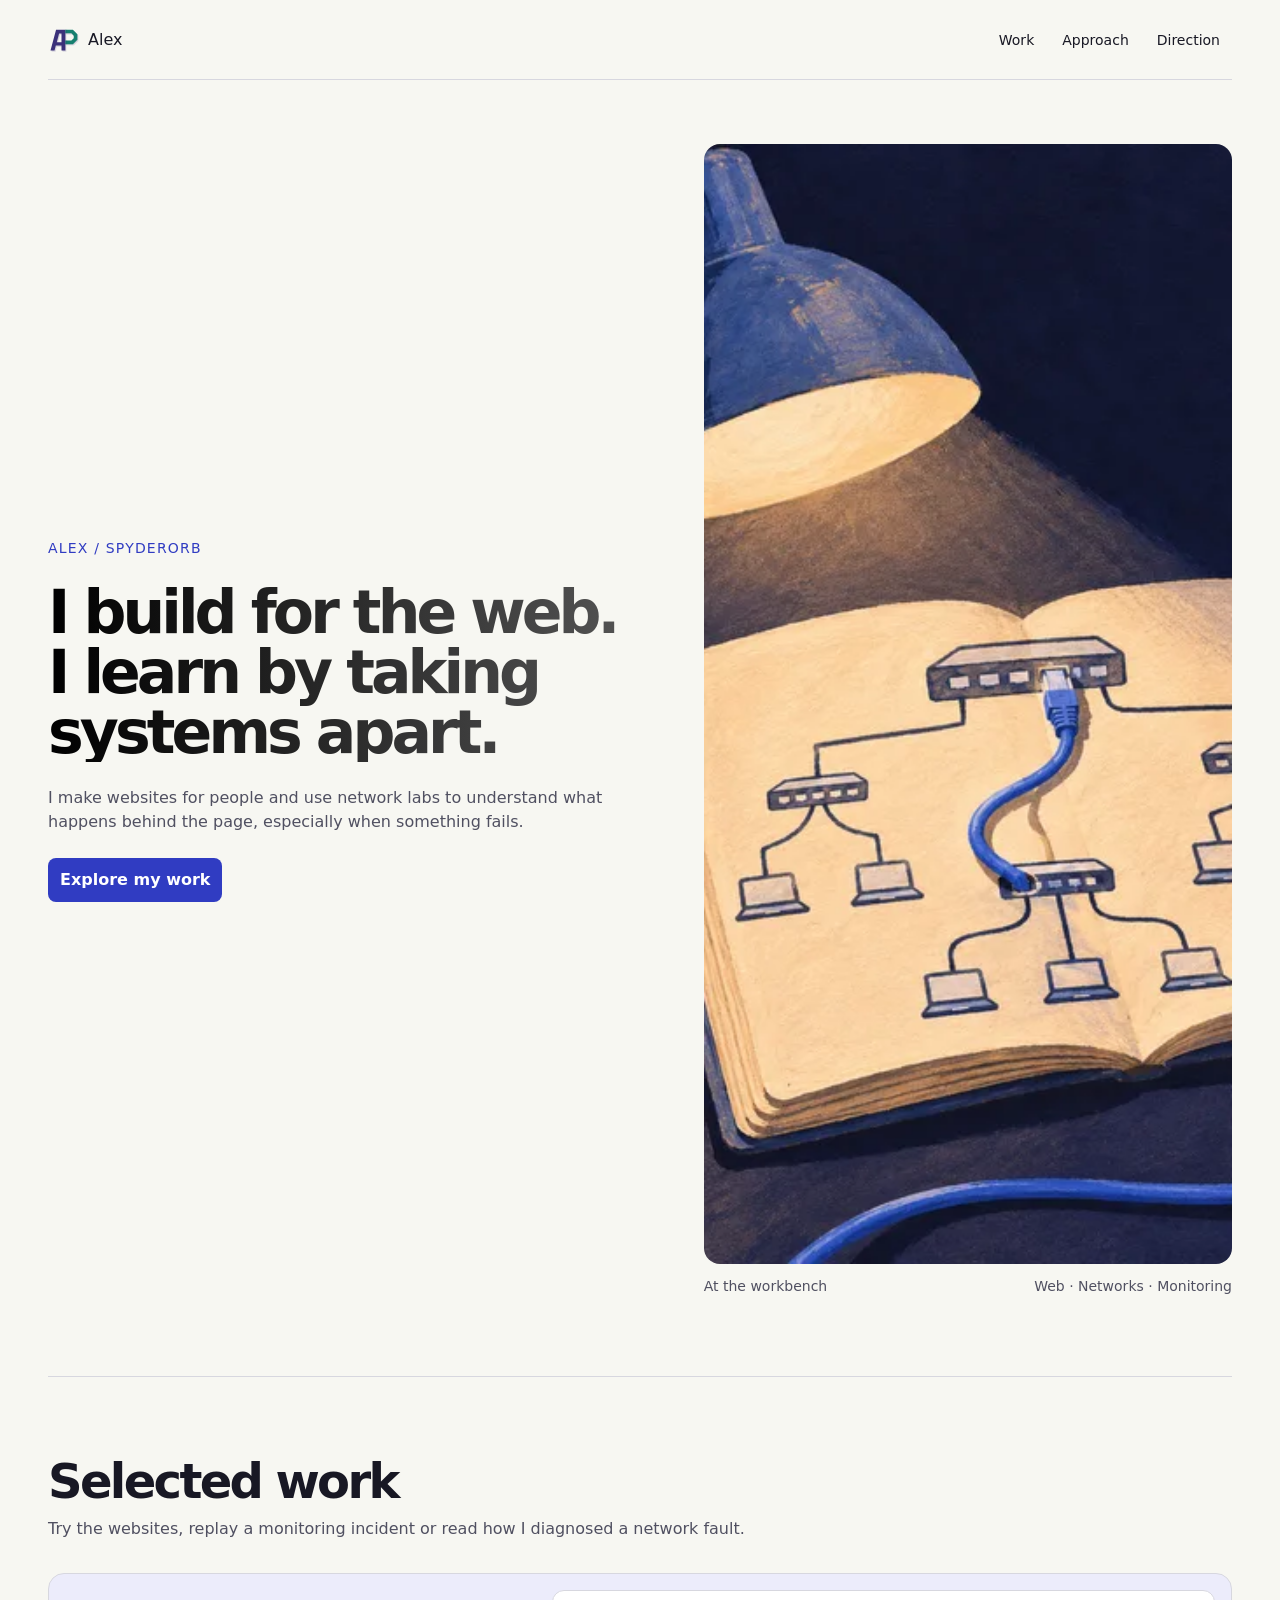
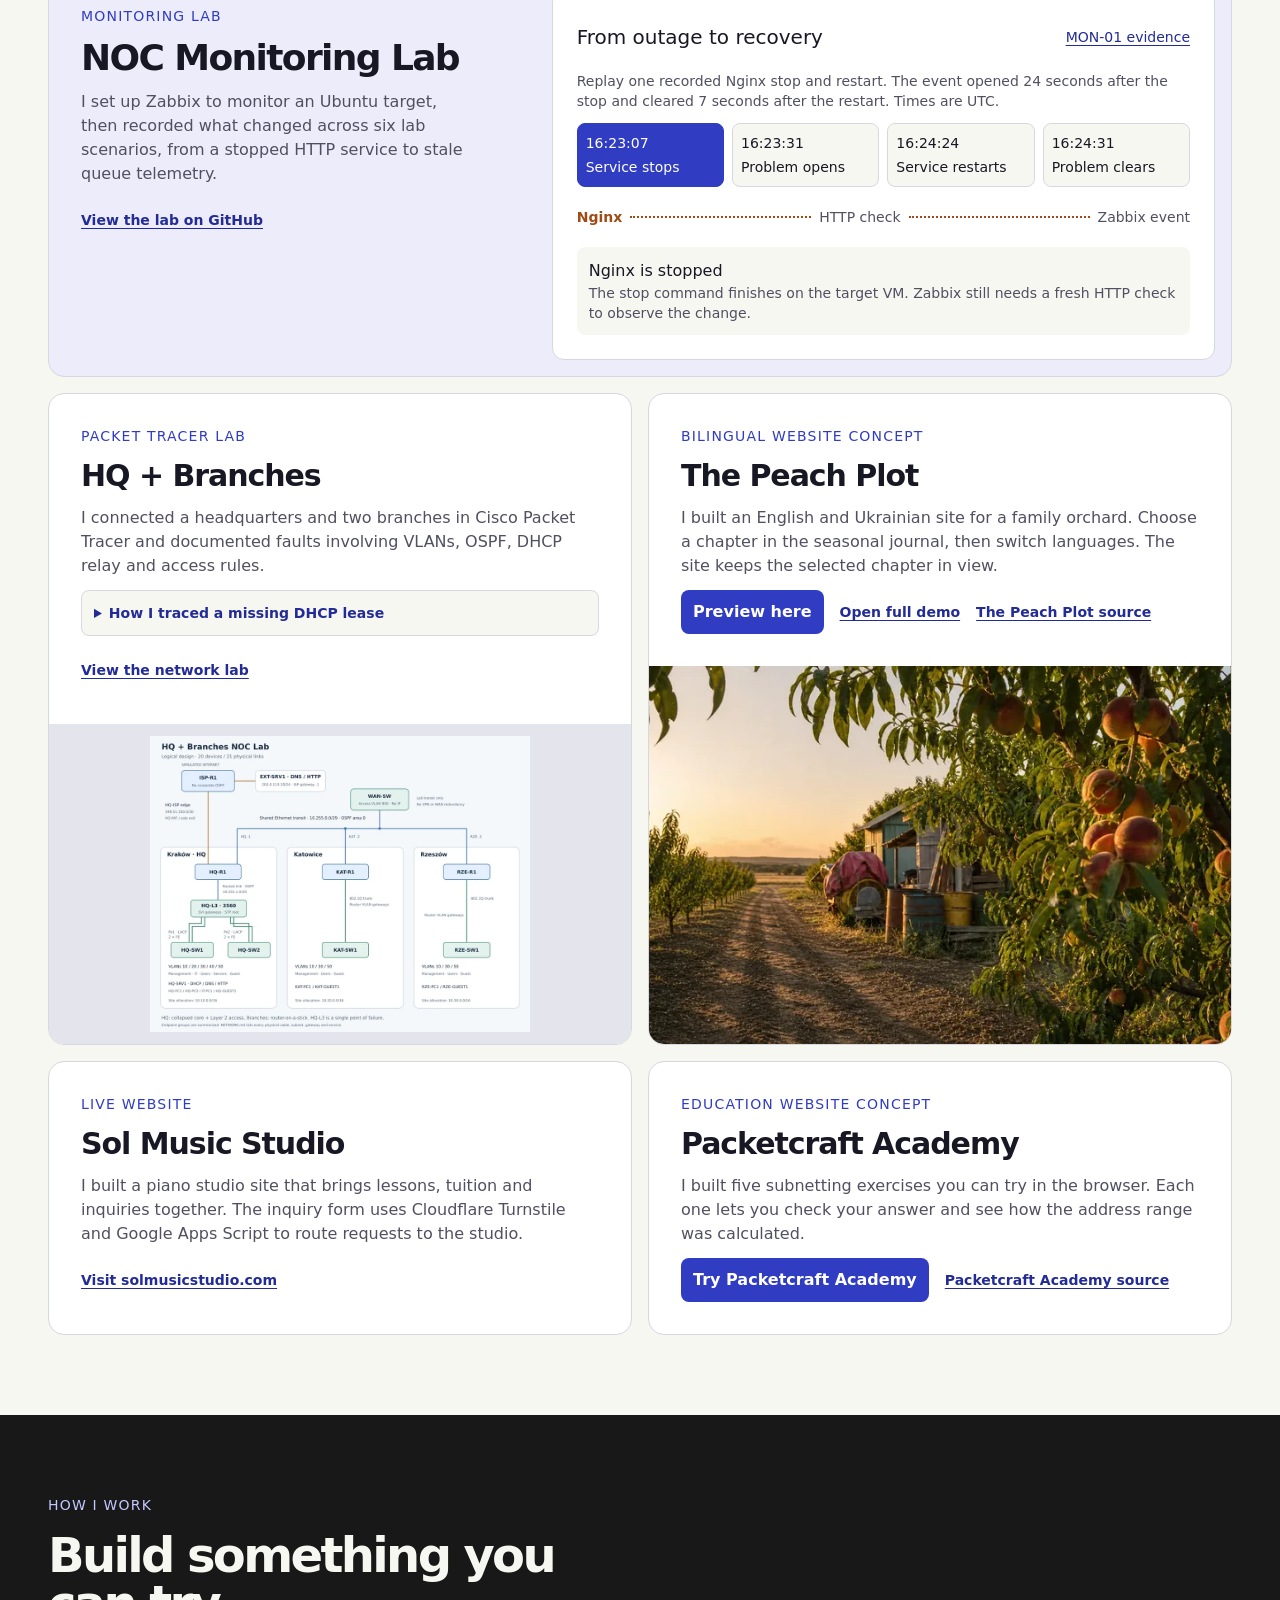
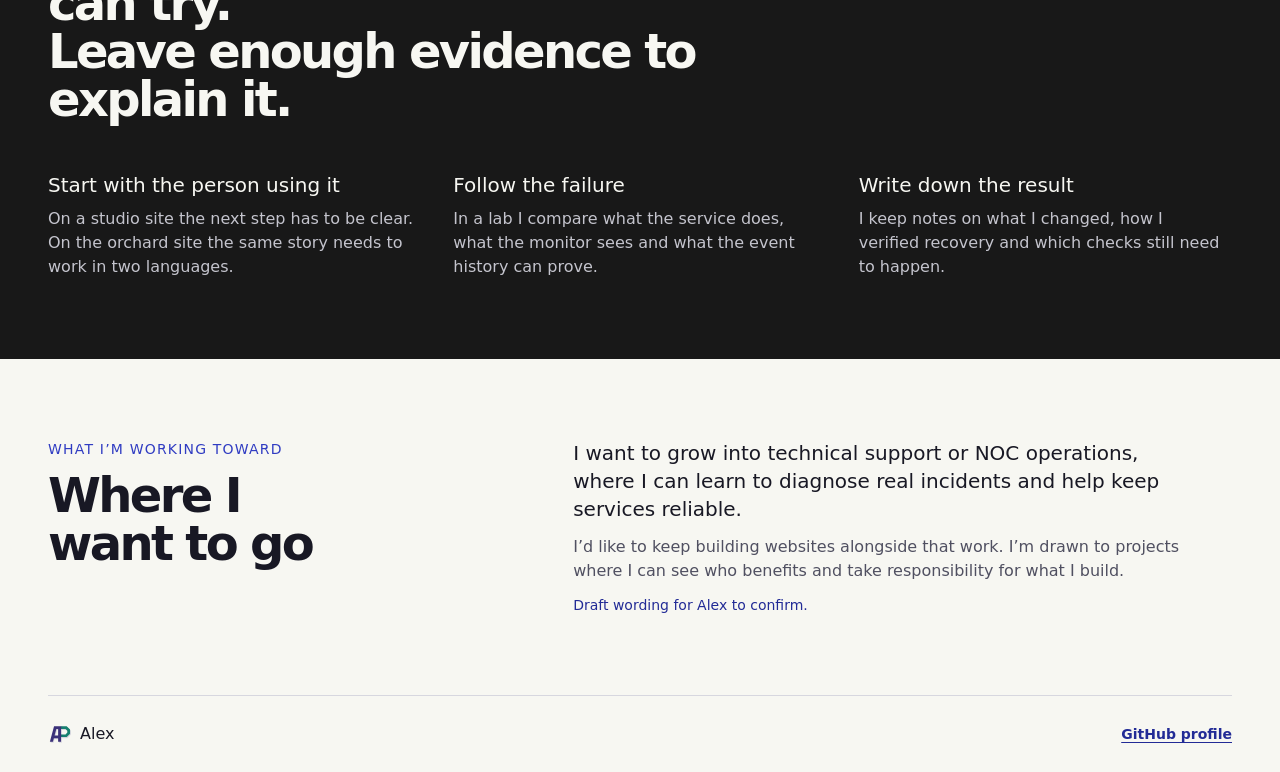
==== commit 1bb62e42: "Embed an interactive preview in The Peach Plot card" ====
--- a/index.html
+++ b/index.html
@@ -93,7 +93,7 @@
           </div>
         </article>
 
-        <article class="project" aria-labelledby="hq-title">
+        <article class="project project--visual" aria-labelledby="hq-title">
           <div class="project-copy">
             <p class="eyebrow caption-1">Packet Tracer lab</p>
             <h3 class="heading-4" id="hq-title">HQ + Branches</h3>
@@ -105,20 +105,28 @@
             </details>
             <a class="text-link button-sm" href="https://github.com/SpyderOrb/packettracer-big-proj">View the network lab</a>
           </div>
-          <img class="project-image topology" src="assets/hq-topology.webp" alt="Logical topology for the headquarters, two branches and shared WAN." loading="lazy" width="920" height="716">
+          <div class="project-visual">
+            <img class="topology" src="assets/hq-topology.webp" alt="Logical topology for the headquarters, two branches and shared WAN." loading="lazy" width="920" height="716">
+          </div>
         </article>
 
-        <article class="project" aria-labelledby="orchard-title">
+        <article class="project project--visual" aria-labelledby="orchard-title">
           <div class="project-copy">
             <p class="eyebrow caption-1">Bilingual website concept</p>
             <h3 class="heading-4" id="orchard-title">The Peach Plot</h3>
             <p class="body-3">I built an English and Ukrainian site for a family orchard. Choose a chapter in the seasonal journal, then switch languages. The site keeps the selected chapter in view.</p>
             <div class="project-links">
-              <a class="primary button-md" href="demos/peach.html">Try The Peach Plot</a>
+              <button class="primary button-md orchard-preview-toggle" type="button" aria-controls="orchard-preview" aria-expanded="false" hidden>Preview here</button>
+              <a class="text-link button-sm" href="demos/peach.html">Open full demo</a>
               <a class="text-link button-sm" href="https://github.com/SpyderOrb/peach-orchard-website">The Peach Plot source</a>
             </div>
           </div>
-          <img class="project-image orchard" src="assets/peach-plot.webp" alt="Illustrative photograph from The Peach Plot project." loading="lazy" width="760" height="427">
+          <div class="project-visual orchard-preview" id="orchard-preview">
+            <img class="orchard-cover" src="assets/peach-plot.webp" alt="A path through the peach orchard at sunset." loading="lazy" width="760" height="427">
+            <template>
+              <iframe src="demos/peach-plot/index.html" title="The Peach Plot interactive website" allow="autoplay"></iframe>
+            </template>
+          </div>
         </article>
 
         <article class="project compact" aria-labelledby="music-title">
--- a/styles.css
+++ b/styles.css
@@ -153,15 +153,28 @@
   grid-template-columns: minmax(0, .7fr) minmax(0, 1fr);
   background: var(--panel);
 }
-.project-image {
-  width: 100%;
-  height: auto;
-  aspect-ratio: 16 / 9;
+.project--visual {
+  display: grid;
+  grid-template-rows: auto minmax(0, 1fr);
+}
+.orchard-preview-toggle { border: 0; cursor: pointer; }
+.project-visual {
+  position: relative;
+  min-block-size: 20rem;
   background: #e4e4ed;
-  object-fit: cover;
+}
+.orchard-preview[data-active] { min-block-size: 26rem; }
+.project-visual > img,
+.project-visual > iframe {
+  display: block;
+  position: absolute;
+  inset: 0;
+  width: 100%;
+  height: 100%;
 }
 .topology { object-fit: contain; padding: 12px; }
-.orchard { object-position: center 45%; }
+.orchard-cover { object-fit: cover; object-position: center 45%; }
+.orchard-preview iframe { border: 0; }
 
 .walkthrough {
   display: grid;
@@ -261,6 +274,7 @@
   .heading-4 { font-size: 1.5rem; line-height: 2rem; }
   .section { padding-block: 48px; }
   .work-grid, .direction, .principles { grid-template-columns: minmax(0, 1fr); }
+  .project-visual { min-block-size: 12rem; }
   .project-copy { padding: 24px; }
   .walkthrough { padding: 12px; }
   .steps { grid-template-columns: repeat(2, minmax(0, 1fr)); }
